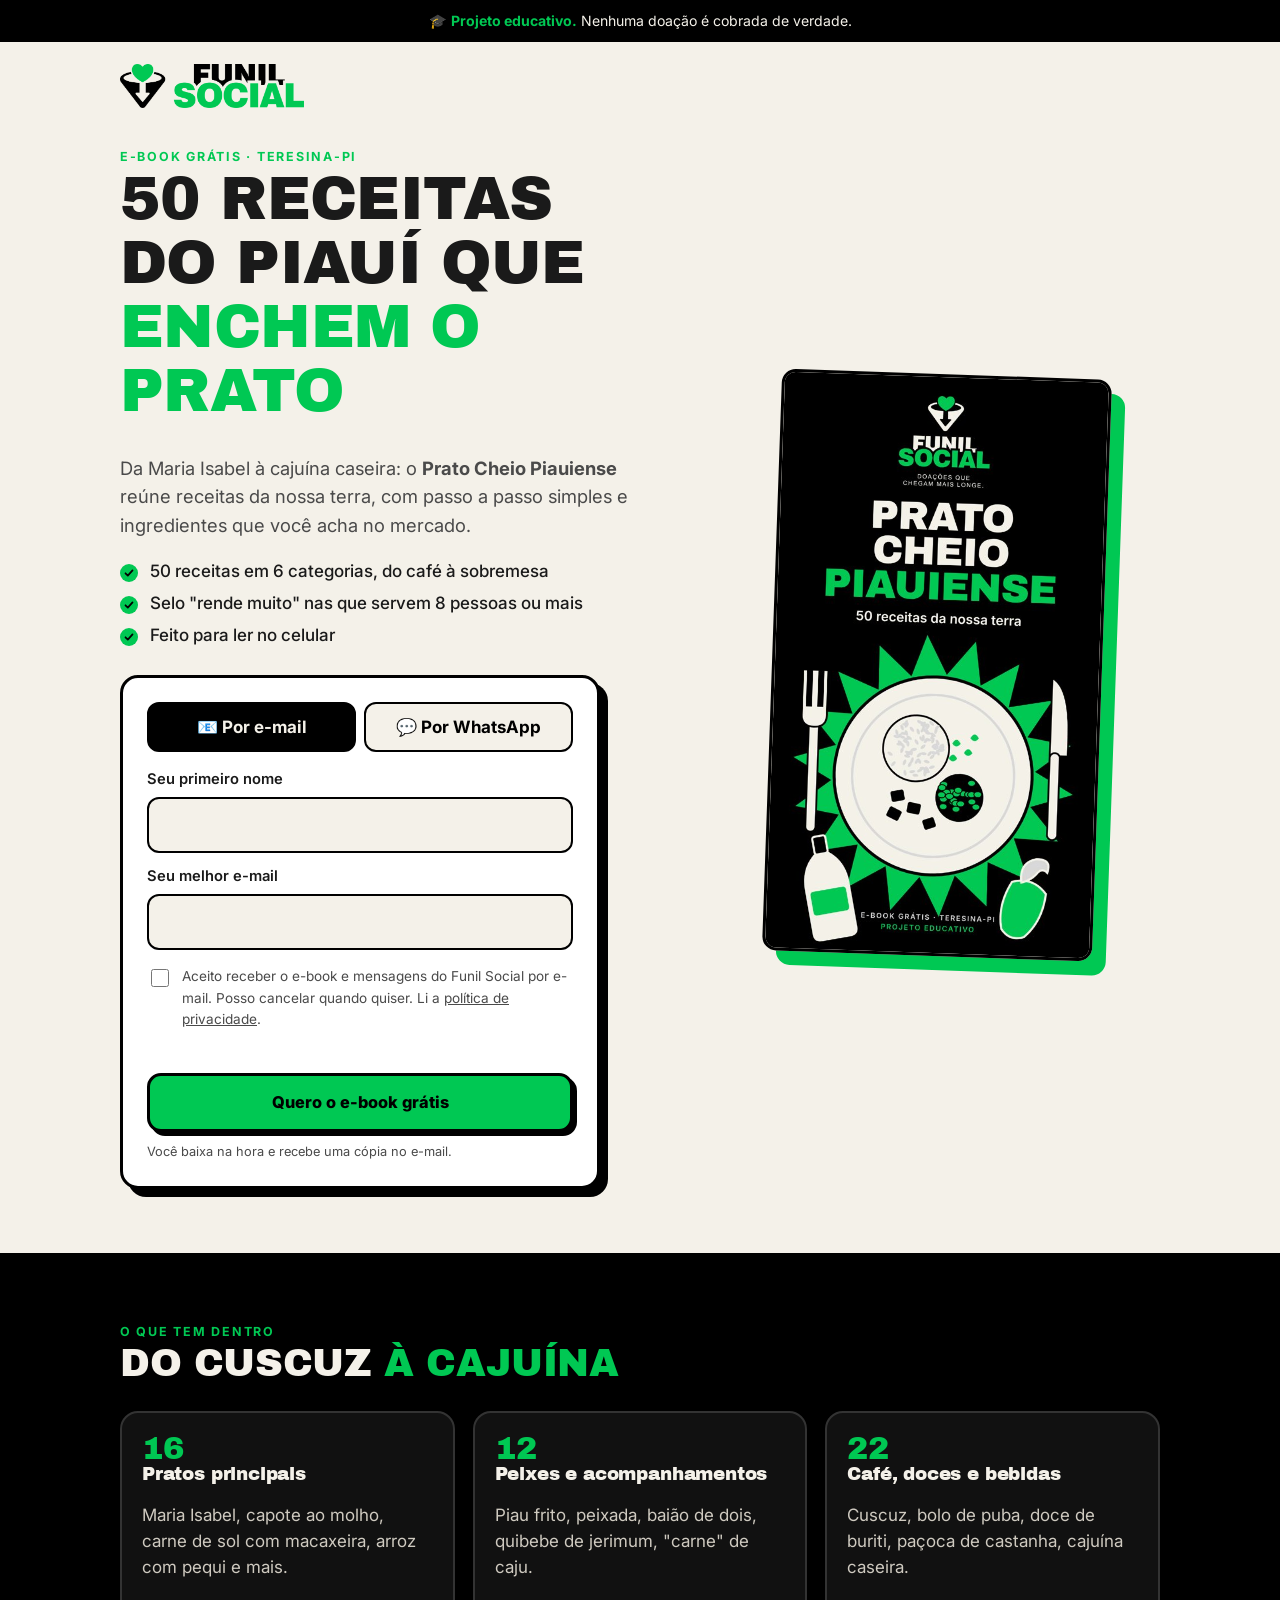
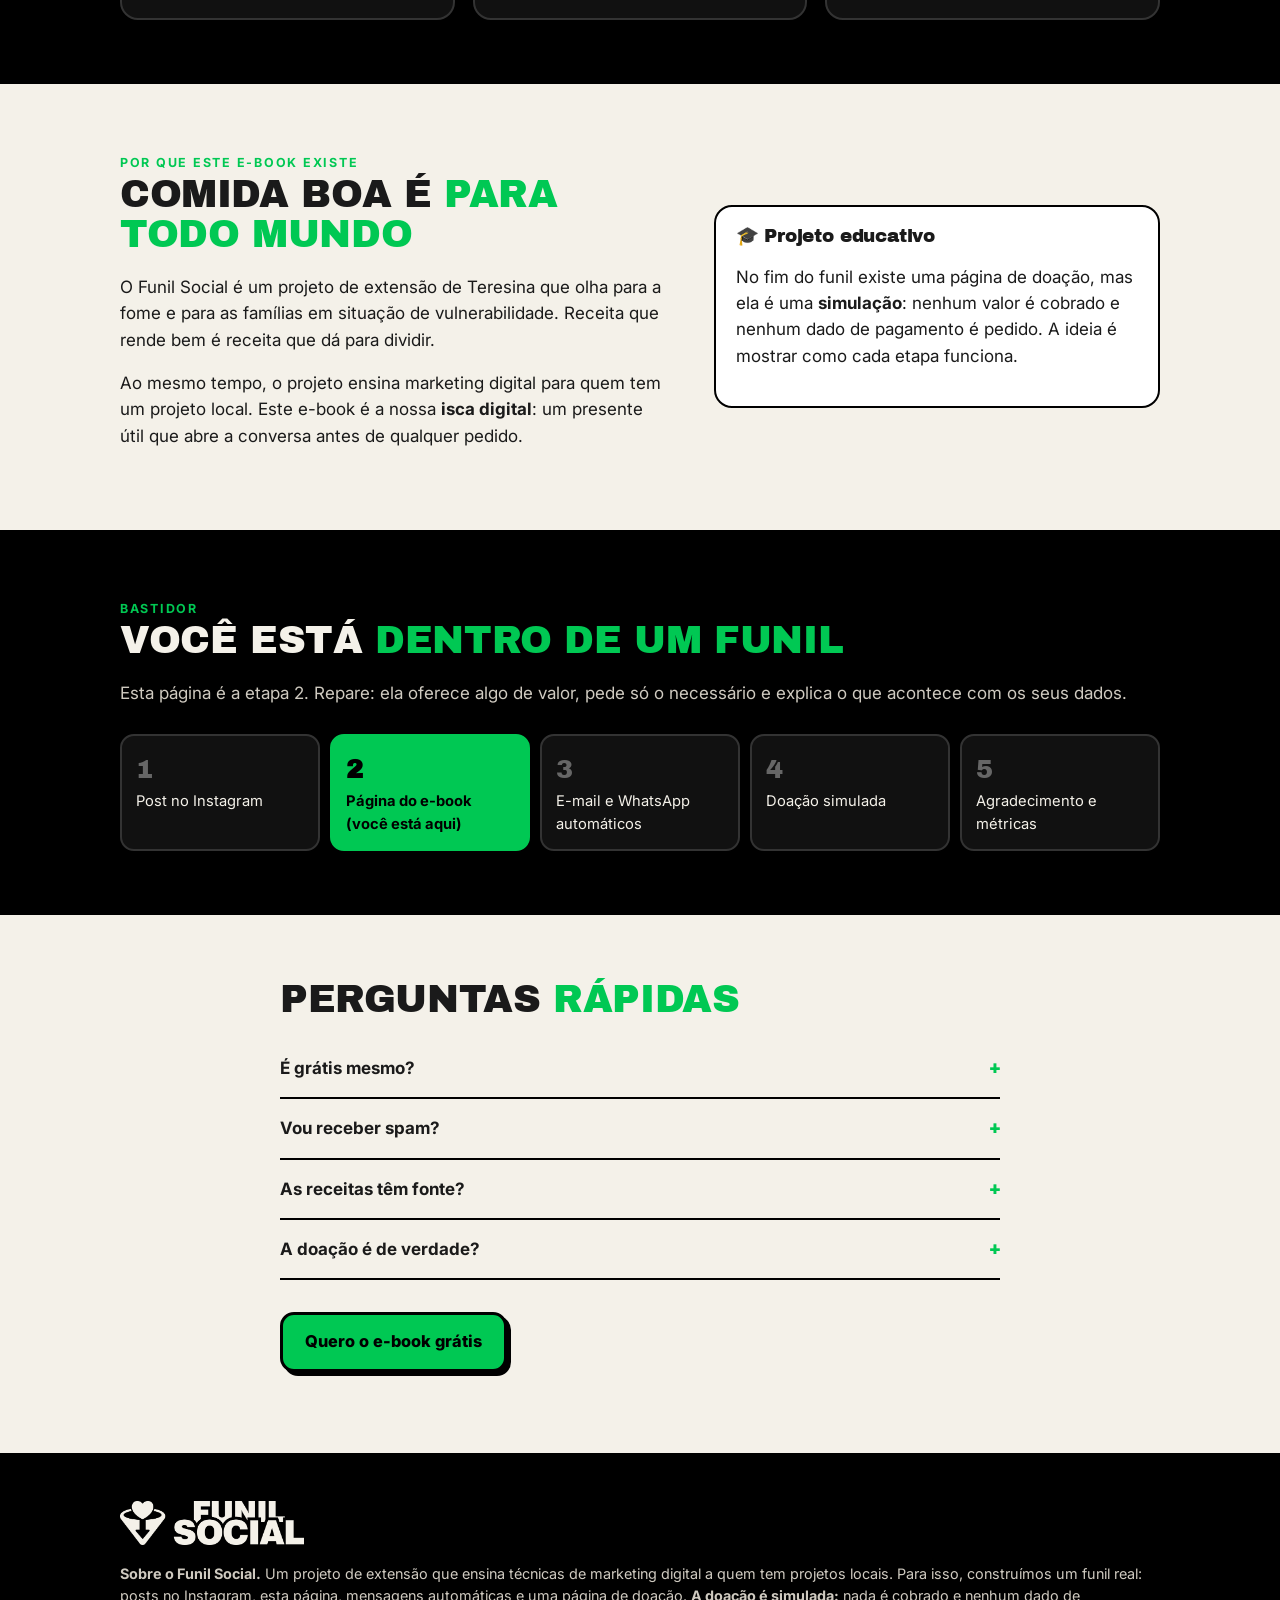
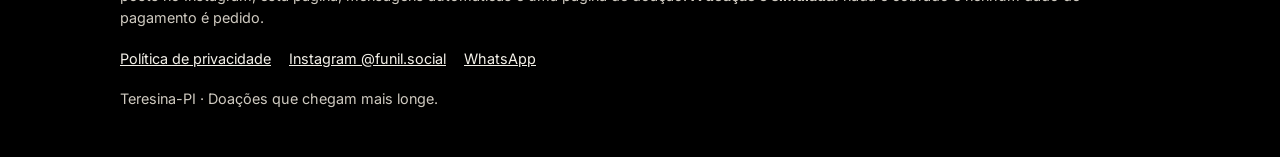
==== index.html @ 379a292f "projeto funil social" ====
<!doctype html>
<html lang="pt-BR">
<head>
  <meta charset="utf-8">
  <meta name="viewport" content="width=device-width, initial-scale=1">
  <title>E-book grátis: Prato Cheio Piauiense | Funil Social</title>
  <meta name="description" content="Baixe grátis o e-book Prato Cheio Piauiense: 50 receitas da nossa terra. Um projeto educativo de Teresina contra a fome que mostra, na prática, como funciona um funil de marketing.">
  <meta property="og:title" content="Prato Cheio Piauiense: 50 receitas da nossa terra (grátis)">
  <meta property="og:description" content="Receitas piauienses que enchem o prato. Baixe grátis e conheça o Funil Social.">
  <meta property="og:image" content="assets/og.jpg">
  <meta property="og:type" content="website">
  <meta name="theme-color" content="#000000">
  <link rel="icon" href="assets/icone.png">
  <link rel="preconnect" href="https://fonts.googleapis.com">
  <link rel="preconnect" href="https://fonts.gstatic.com" crossorigin>
  <link href="https://fonts.googleapis.com/css2?family=Archivo+Black&family=Inter:wght@400;500;600;700;800&display=swap" rel="stylesheet">
  <link rel="stylesheet" href="assets/style.css">
  <script src="assets/config.js"></script>
  <script src="assets/tracking.js"></script>
</head>
<body>

  <div class="aviso">🎓 <strong>Projeto educativo.</strong> Nenhuma doação é cobrada de verdade.</div>

  <header class="topo">
    <div class="wrap"><img src="assets/logo-h.png" alt="Funil Social" width="217" height="52"></div>
  </header>

  <main>
    <!-- HERO + CAPTURA -->
    <section class="hero">
      <div class="wrap hero-grid">
        <div>
          <span class="selo verde">E-book grátis · Teresina-PI</span>
          <h1>50 receitas do Piauí que <span class="verde">enchem o prato</span></h1>
          <p class="sub">Da Maria Isabel à cajuína caseira: o <strong>Prato Cheio Piauiense</strong> reúne receitas da nossa terra, com passo a passo simples e ingredientes que você acha no mercado.</p>
          <ul class="lista-rapida">
            <li>50 receitas em 6 categorias, do café à sobremesa</li>
            <li>Selo "rende muito" nas que servem 8 pessoas ou mais</li>
            <li>Feito para ler no celular</li>
          </ul>

          <div class="card" id="baixar">
            <div class="abas" role="tablist" aria-label="Como você quer receber">
              <button class="aba" role="tab" aria-selected="true" aria-controls="painel-email" id="aba-email" type="button">📧 Por e-mail</button>
              <button class="aba" role="tab" aria-selected="false" aria-controls="painel-wa" id="aba-wa" type="button">💬 Por WhatsApp</button>
            </div>

            <form id="painel-email" role="tabpanel" aria-labelledby="aba-email" novalidate>
              <label for="nome">Seu primeiro nome</label>
              <input id="nome" name="NOME" type="text" autocomplete="given-name" required>

              <label for="email">Seu melhor e-mail</label>
              <input id="email" name="EMAIL" type="email" autocomplete="email" inputmode="email" required>

              <!-- Campo armadilha contra robôs (o Brevo usa este nome) -->
              <input class="hp" type="text" name="email_address_check" tabindex="-1" autocomplete="off" aria-hidden="true">

              <label class="consent">
                <input type="checkbox" id="optin" name="OPT_IN" value="1" required>
                <span>Aceito receber o e-book e mensagens do Funil Social por e-mail. Posso cancelar quando quiser. Li a <a href="privacidade.html" target="_blank">política de privacidade</a>.</span>
              </label>

              <p class="erro" id="erro" role="alert"></p>
              <button class="btn btn-full" type="submit" id="enviar">Quero o e-book grátis</button>
              <p class="miudo">Você baixa na hora e recebe uma cópia no e-mail.</p>
            </form>

            <div id="painel-wa" role="tabpanel" aria-labelledby="aba-wa" hidden>
              <p>Mande um oi no nosso WhatsApp e a gente responde com o link do e-book.</p>
              <a class="btn btn-full" id="btn-wa" data-wa="Oi! Quero o e-book Prato Cheio Piauiense 🍲" target="_blank" rel="noopener">Receber pelo WhatsApp</a>
              <p class="miudo">Ao mandar a mensagem, você concorda em conversar com o Funil Social pelo WhatsApp. Veja a <a href="privacidade.html" target="_blank">política de privacidade</a>.</p>
            </div>
          </div>
        </div>

        <img class="capa" src="assets/capa-ebook.jpg" alt="Capa do e-book Prato Cheio Piauiense: 50 receitas da nossa terra" width="540" height="960">
      </div>
    </section>

    <!-- O QUE TEM DENTRO -->
    <section class="bloco escuro">
      <div class="wrap">
        <span class="selo verde">O que tem dentro</span>
        <h2>Do cuscuz <span class="verde">à cajuína</span></h2>
        <div class="grid-3">
          <div class="item"><div class="num">16</div><h3>Pratos principais</h3><p>Maria Isabel, capote ao molho, carne de sol com macaxeira, arroz com pequi e mais.</p></div>
          <div class="item"><div class="num">12</div><h3>Peixes e acompanhamentos</h3><p>Piau frito, peixada, baião de dois, quibebe de jerimum, "carne" de caju.</p></div>
          <div class="item"><div class="num">22</div><h3>Café, doces e bebidas</h3><p>Cuscuz, bolo de puba, doce de buriti, paçoca de castanha, cajuína caseira.</p></div>
        </div>
      </div>
    </section>

    <!-- POR QUE EXISTE -->
    <section class="bloco">
      <div class="wrap hero-grid">
        <div>
          <span class="selo verde">Por que este e-book existe</span>
          <h2>Comida boa é <span class="verde">para todo mundo</span></h2>
          <p>O Funil Social é um projeto de extensão de Teresina que olha para a fome e para as famílias em situação de vulnerabilidade. Receita que rende bem é receita que dá para dividir.</p>
          <p>Ao mesmo tempo, o projeto ensina marketing digital para quem tem um projeto local. Este e-book é a nossa <strong>isca digital</strong>: um presente útil que abre a conversa antes de qualquer pedido.</p>
        </div>
        <div class="item">
          <h3>🎓 Projeto educativo</h3>
          <p>No fim do funil existe uma página de doação, mas ela é uma <strong>simulação</strong>: nenhum valor é cobrado e nenhum dado de pagamento é pedido. A ideia é mostrar como cada etapa funciona.</p>
        </div>
      </div>
    </section>

    <!-- BASTIDOR -->
    <section class="bloco escuro">
      <div class="wrap">
        <span class="selo verde">Bastidor</span>
        <h2>Você está <span class="verde">dentro de um funil</span></h2>
        <p>Esta página é a etapa 2. Repare: ela oferece algo de valor, pede só o necessário e explica o que acontece com os seus dados.</p>
        <ol class="passos">
          <li>Post no Instagram</li>
          <li class="aqui">Página do e-book (você está aqui)</li>
          <li>E-mail e WhatsApp automáticos</li>
          <li>Doação simulada</li>
          <li>Agradecimento e métricas</li>
        </ol>
      </div>
    </section>

    <!-- FAQ -->
    <section class="bloco">
      <div class="wrap" style="max-width:760px">
        <h2>Perguntas <span class="verde">rápidas</span></h2>
        <details><summary>É grátis mesmo?</summary><p>Sim. Você só informa o nome e o e-mail, ou chama a gente no WhatsApp.</p></details>
        <details><summary>Vou receber spam?</summary><p>Não. Enviamos o e-book e poucas mensagens do projeto. Todo e-mail tem um link para cancelar.</p></details>
        <details><summary>As receitas têm fonte?</summary><p>Sim. Cada receita traz no rodapé o site ou a instituição de onde veio.</p></details>
        <details><summary>A doação é de verdade?</summary><p>Não. É um projeto educativo e a página de doação é uma simulação. Nada é cobrado.</p></details>
        <p style="margin-top:32px"><a class="btn" href="#baixar">Quero o e-book grátis</a></p>
      </div>
    </section>
  </main>

  <footer>
    <div class="wrap">
      <img src="assets/logo-h-claro.png" alt="Funil Social" width="184" height="44">
      <p><strong>Sobre o Funil Social.</strong> Um projeto de extensão que ensina técnicas de marketing digital a quem tem projetos locais. Para isso, construímos um funil real: posts no Instagram, esta página, mensagens automáticas e uma página de doação. <strong>A doação é simulada:</strong> nada é cobrado e nenhum dado de pagamento é pedido.</p>
      <div class="links">
        <a href="privacidade.html">Política de privacidade</a>
        <a data-track="click_instagram" href="https://instagram.com/funil.social" target="_blank" rel="noopener">Instagram @funil.social</a>
        <a data-track="click_whatsapp" data-fb="Contact" data-wa="Oi! Vim pelo site do Funil Social." target="_blank" rel="noopener">WhatsApp</a>
      </div>
      <p>Teresina-PI · Doações que chegam mais longe.</p>
    </div>
  </footer>

  <script>
  (function () {
    var C = window.FS_CONFIG;

    // Abas e-mail / WhatsApp
    var abas = { email: document.getElementById("aba-email"), wa: document.getElementById("aba-wa") };
    var paineis = { email: document.getElementById("painel-email"), wa: document.getElementById("painel-wa") };
    function abrir(qual) {
      Object.keys(abas).forEach(function (k) {
        abas[k].setAttribute("aria-selected", k === qual);
        paineis[k].hidden = k !== qual;
      });
    }
    abas.email.onclick = function () { abrir("email"); };
    abas.wa.onclick = function () { abrir("wa"); };

    // Lead pelo WhatsApp
    document.getElementById("btn-wa").addEventListener("click", function () {
      fsTrack("generate_lead", { method: "whatsapp" }, "Lead");
    });

    // Lead por e-mail
    var form = paineis.email, erro = document.getElementById("erro"), botao = document.getElementById("enviar");
    form.addEventListener("submit", function (e) {
      e.preventDefault();
      erro.textContent = "";
      var nome = form.NOME.value.trim(), email = form.EMAIL.value.trim();
      if (!nome) { erro.textContent = "Coloque o seu nome."; form.NOME.focus(); return; }
      if (!/^[^\s@]+@[^\s@]+\.[^\s@]+$/.test(email)) { erro.textContent = "Confira o seu e-mail."; form.EMAIL.focus(); return; }
      if (!form.OPT_IN.checked) { erro.textContent = "Marque a caixa de consentimento para receber o e-book."; return; }
      if (form.email_address_check.value) return; // robô

      botao.disabled = true;
      botao.textContent = "Enviando...";

      var ir = function () {
        fsTrack("generate_lead", { method: "email" }, "Lead");
        setTimeout(function () { location.href = "obrigado.html?nome=" + encodeURIComponent(nome); }, 300);
      };

      if (!C.BREVO_FORM_ACTION) { console.info("[demo] Brevo não configurado: lead não foi salvo."); ir(); return; }

      var dados = new FormData(form);
      dados.set("locale", "pt");
      dados.set("html_type", "simple");
      // O Brevo não devolve CORS; "no-cors" envia e segue em frente.
      fetch(C.BREVO_FORM_ACTION, { method: "POST", body: dados, mode: "no-cors" })
        .then(ir)
        .catch(function () {
          botao.disabled = false;
          botao.textContent = "Quero o e-book grátis";
          erro.textContent = "Não conseguimos enviar agora. Tente de novo ou peça pelo WhatsApp.";
        });
    });
  })();
  </script>
</body>
</html>
---- assets/style.css ----
:root {
  --off: #F4F1E9;
  --verde: #00C853;
  --preto: #000000;
  --cinza: #D8D8D8;
  --texto: #1a1a1a;
  --suave: #4a4a4a;
  --raio: 18px;
  --max: 1080px;
}

* { box-sizing: border-box; }
html { scroll-behavior: smooth; }
body {
  margin: 0;
  background: var(--off);
  color: var(--texto);
  font: 17px/1.55 "Inter", system-ui, -apple-system, "Segoe UI", sans-serif;
  -webkit-font-smoothing: antialiased;
}
img { max-width: 100%; height: auto; display: block; }
a { color: inherit; }
h1, h2, h3 {
  font-family: "Archivo Black", "Inter", sans-serif;
  font-weight: 400;
  line-height: 1.05;
  letter-spacing: -0.01em;
  margin: 0 0 .5em;
}
h1 { font-size: clamp(2.3rem, 6vw, 3.8rem); text-transform: uppercase; }
h2 { font-size: clamp(1.7rem, 4vw, 2.4rem); text-transform: uppercase; }
h3 { font-size: 1.15rem; }
.verde { color: var(--verde); }
.nw { white-space: nowrap; }
.wrap { max-width: var(--max); margin: 0 auto; padding: 0 20px; }
.selo {
  display: inline-block;
  font-size: .78rem;
  font-weight: 700;
  letter-spacing: .14em;
  text-transform: uppercase;
}

/* Faixa do aviso educativo */
.aviso {
  background: var(--preto);
  color: var(--off);
  text-align: center;
  font-size: .88rem;
  padding: 10px 16px;
}
.aviso strong { color: var(--verde); }

/* Topo */
.topo { padding: 22px 0 6px; }
.topo img { height: 52px; width: auto; }
footer img, .topo img { height: 44px; }

/* Hero */
.hero { padding: 28px 0 64px; }
.hero-grid {
  display: grid;
  grid-template-columns: 1.1fr .9fr;
  gap: 48px;
  align-items: center;
}
.hero p.sub { font-size: 1.15rem; color: var(--suave); max-width: 34em; }
.capa {
  justify-self: center;
  width: min(330px, 80vw);
  border-radius: 14px;
  box-shadow: 14px 14px 0 var(--verde);
  border: 3px solid var(--preto);
  transform: rotate(2deg);
}
.lista-rapida { list-style: none; padding: 0; margin: 18px 0 26px; }
.lista-rapida li { padding-left: 30px; position: relative; margin: 6px 0; font-weight: 500; }
.lista-rapida li::before {
  content: ""; position: absolute; left: 0; top: .35em;
  width: 18px; height: 18px; border-radius: 50%;
  background: var(--verde) url("data:image/svg+xml,%3Csvg xmlns='http://www.w3.org/2000/svg' viewBox='0 0 24 24'%3E%3Cpath d='M6 12.5l4 4 8-9' fill='none' stroke='%23000' stroke-width='3' stroke-linecap='round' stroke-linejoin='round'/%3E%3C/svg%3E") center/14px no-repeat;
}

/* Formulário */
.card {
  background: #fff;
  border: 3px solid var(--preto);
  border-radius: var(--raio);
  padding: 24px;
  box-shadow: 8px 8px 0 var(--preto);
  max-width: 480px;
}
.abas { display: flex; gap: 8px; margin-bottom: 16px; }
.aba {
  flex: 1;
  font: inherit; font-weight: 700;
  padding: 10px; border-radius: 12px;
  border: 2px solid var(--preto);
  background: var(--off); cursor: pointer;
}
.aba[aria-selected="true"] { background: var(--preto); color: var(--off); }
label { display: block; font-weight: 600; font-size: .92rem; margin: 12px 0 6px; }
input[type=text], input[type=email], input[type=tel] {
  width: 100%;
  font: inherit;
  padding: 13px 14px;
  border: 2px solid var(--preto);
  border-radius: 12px;
  background: var(--off);
}
input:focus-visible, .btn:focus-visible, .aba:focus-visible { outline: 3px solid var(--verde); outline-offset: 2px; }
.consent { display: flex; gap: 10px; align-items: flex-start; font-weight: 400; font-size: .85rem; color: var(--suave); margin-top: 16px; }
.consent input { margin-top: 3px; width: 18px; height: 18px; accent-color: var(--verde); flex: none; }
.hp { position: absolute; left: -9999px; }
.erro { color: #b00020; font-size: .88rem; min-height: 1.2em; margin: 8px 0 0; }
.miudo { font-size: .8rem; color: var(--suave); margin: 10px 0 0; }

.btn {
  display: inline-flex; align-items: center; justify-content: center; gap: 8px;
  font: inherit; font-weight: 800; font-size: 1.02rem;
  text-decoration: none; text-align: center;
  background: var(--verde); color: var(--preto);
  border: 3px solid var(--preto);
  border-radius: 14px;
  padding: 14px 22px;
  cursor: pointer;
  box-shadow: 4px 4px 0 var(--preto);
  transition: transform .08s, box-shadow .08s;
}
.btn:hover { transform: translate(-1px, -1px); box-shadow: 5px 5px 0 var(--preto); }
.btn:active { transform: translate(3px, 3px); box-shadow: 1px 1px 0 var(--preto); }
.btn[disabled] { opacity: .6; cursor: wait; }
.btn-full { width: 100%; margin-top: 18px; }
.btn-ghost { background: transparent; color: inherit; box-shadow: none; border-width: 2px; }
.btn-escuro { background: var(--preto); color: var(--off); border-color: var(--preto); box-shadow: 4px 4px 0 var(--verde); }

/* Seções */
section.bloco { padding: 64px 0; }
.escuro { background: var(--preto); color: var(--off); }
.escuro .suave, .escuro p { color: #cfcac0; }
.grid-3 { display: grid; grid-template-columns: repeat(3, 1fr); gap: 18px; margin-top: 28px; }
.item {
  border: 2px solid var(--preto);
  border-radius: var(--raio);
  padding: 20px;
  background: #fff;
}
.item .num { font-family: "Archivo Black", sans-serif; font-size: 2rem; color: var(--verde); line-height: 1; }
.escuro .item { background: #111; border-color: #333; }

/* Bastidor do funil */
.passos { list-style: none; padding: 0; margin: 28px 0 0; display: grid; grid-template-columns: repeat(5, 1fr); gap: 10px; counter-reset: p; }
.passos li {
  counter-increment: p;
  border: 2px solid #333; border-radius: 14px; padding: 14px; font-size: .92rem; background: #111;
}
.passos li::before { content: counter(p); display: block; font-family: "Archivo Black"; font-size: 1.6rem; color: #666; }
.passos li.aqui { border-color: var(--verde); background: var(--verde); color: var(--preto); font-weight: 700; }
.passos li.aqui::before { color: var(--preto); }

/* FAQ */
details { border-bottom: 2px solid var(--preto); padding: 16px 0; }
details summary { font-weight: 700; cursor: pointer; list-style: none; display: flex; justify-content: space-between; gap: 12px; }
details summary::after { content: "+"; font-family: "Archivo Black"; color: var(--verde); }
details[open] summary::after { content: "–"; }
details p { margin: 10px 0 0; color: var(--suave); }

/* Rodapé */
footer { background: var(--preto); color: #cfcac0; padding: 48px 0 32px; font-size: .9rem; }
footer img { height: 44px; width: auto; margin-bottom: 18px; }
footer a { color: var(--off); }
footer .links { display: flex; flex-wrap: wrap; gap: 18px; margin: 18px 0; }

/* Banner de cookies */
.cookie {
  position: fixed; left: 16px; right: 16px; bottom: 16px; z-index: 50;
  max-width: 560px; margin: 0 auto;
  background: var(--preto); color: var(--off);
  border: 2px solid var(--verde); border-radius: var(--raio);
  padding: 16px 18px; font-size: .88rem;
  display: flex; gap: 14px; align-items: center; flex-wrap: wrap;
}
.cookie p { margin: 0; flex: 1 1 260px; }
.cookie a { color: var(--verde); }
.cookie-btns { display: flex; gap: 8px; }
.cookie .btn { padding: 8px 14px; font-size: .9rem; box-shadow: none; }

/* Páginas de texto (privacidade) */
.texto { max-width: 760px; padding: 32px 20px 72px; margin: 0 auto; }
.texto h2 { font-size: 1.35rem; margin-top: 2em; text-transform: none; }

/* Obrigado */
.obrigado { text-align: center; padding-top: 24px; padding-bottom: 72px; }
.obrigado .acoes { display: flex; flex-direction: column; gap: 14px; align-items: center; margin: 28px auto; max-width: 420px; }
.obrigado .acoes .btn { width: 100%; }
.obrigado .capa { margin: 0 auto 28px; width: 160px; transform: rotate(-2deg); box-shadow: 8px 8px 0 var(--verde); }

@media (max-width: 860px) {
  .hero-grid { grid-template-columns: 1fr; gap: 32px; }
  .hero-grid .capa { order: -1; width: 150px; box-shadow: 8px 8px 0 var(--verde); }
  .hero { padding-top: 12px; }
  .grid-3 { grid-template-columns: 1fr; }
  .passos { grid-template-columns: 1fr; }
  .card { max-width: none; }
}
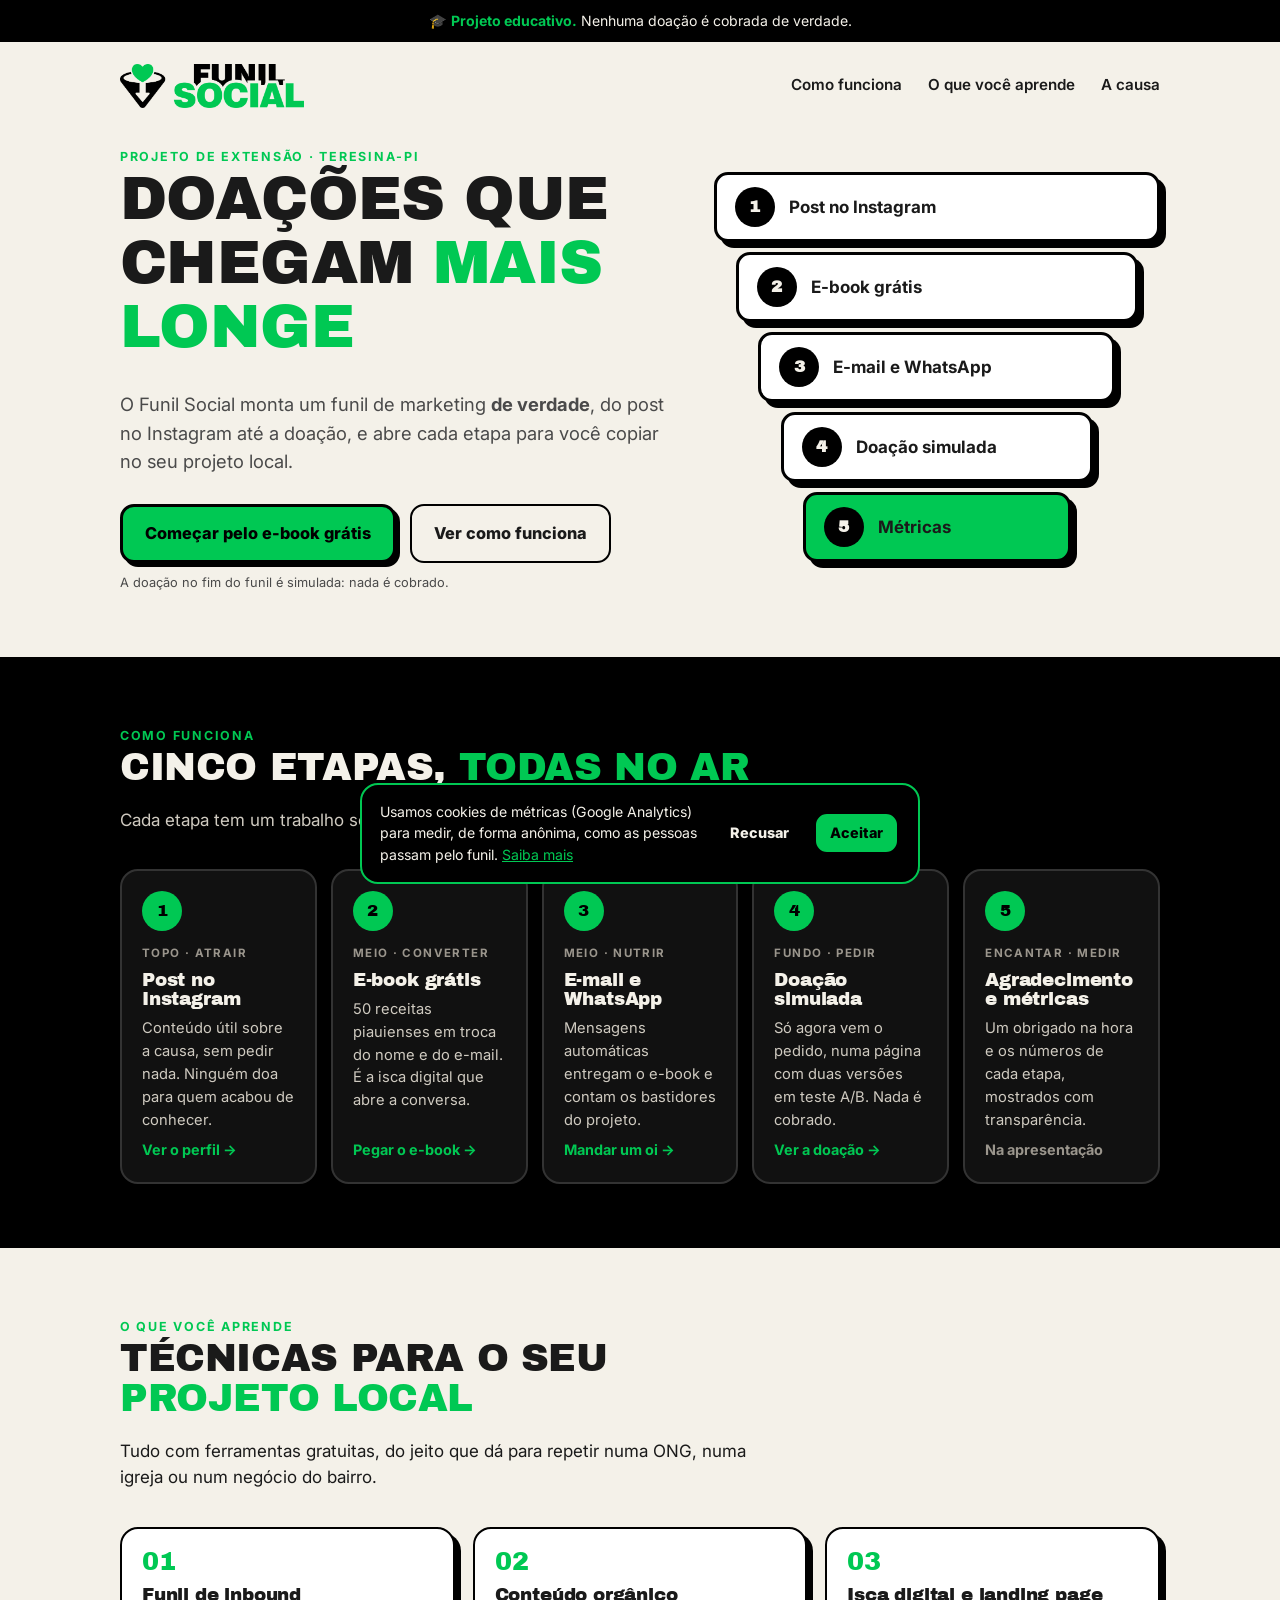
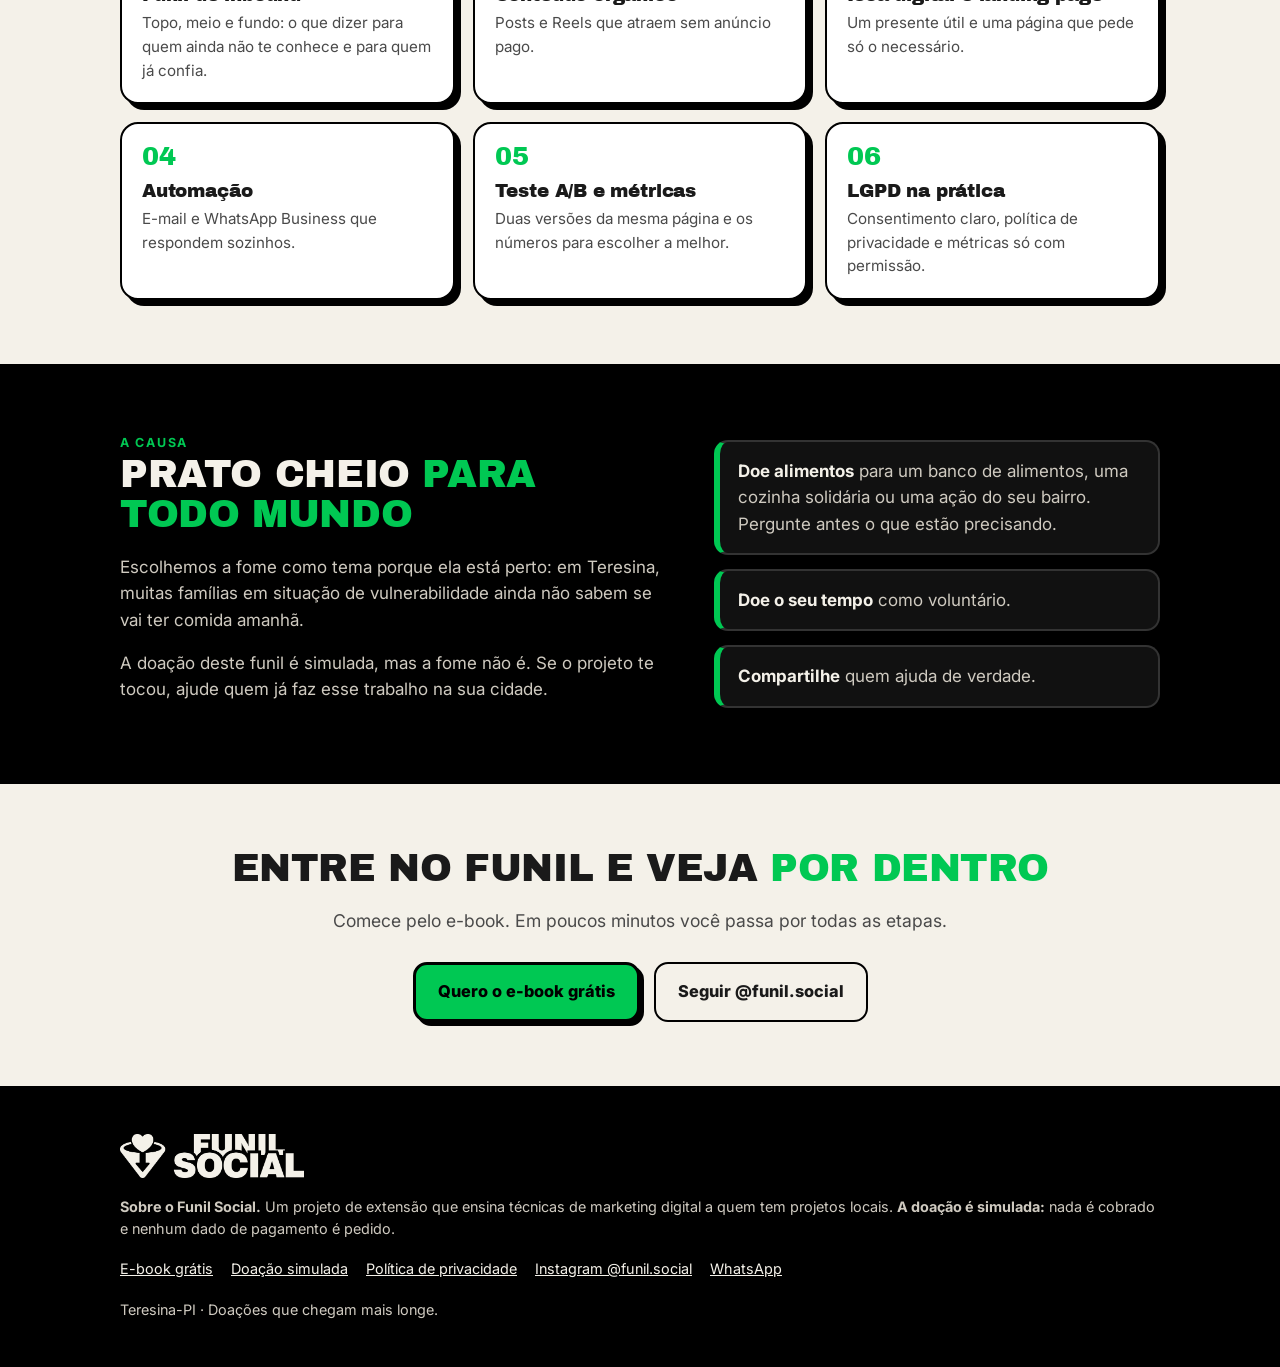
==== commit 14825111: "Página inicial sobre o projeto e layout da doação mais equilibrado A raiz do domínio passa a apresen" ====
--- a/index.html
+++ b/index.html
@@ -3,10 +3,10 @@
 <head>
   <meta charset="utf-8">
   <meta name="viewport" content="width=device-width, initial-scale=1">
-  <title>E-book grátis: Prato Cheio Piauiense | Funil Social</title>
-  <meta name="description" content="Baixe grátis o e-book Prato Cheio Piauiense: 50 receitas da nossa terra. Um projeto educativo de Teresina contra a fome que mostra, na prática, como funciona um funil de marketing.">
-  <meta property="og:title" content="Prato Cheio Piauiense: 50 receitas da nossa terra (grátis)">
-  <meta property="og:description" content="Receitas piauienses que enchem o prato. Baixe grátis e conheça o Funil Social.">
+  <title>Funil Social | Doações que chegam mais longe</title>
+  <meta name="description" content="Projeto de extensão de Teresina-PI que monta um funil de marketing de verdade, do post no Instagram à doação, e mostra cada passo para você aplicar no seu projeto local.">
+  <meta property="og:title" content="Funil Social: doações que chegam mais longe">
+  <meta property="og:description" content="Um funil de marketing de verdade, do post à doação, aberto para você copiar no seu projeto local.">
   <meta property="og:image" content="assets/og.jpg">
   <meta property="og:type" content="website">
   <meta name="theme-color" content="#000000">
@@ -23,115 +23,129 @@
   <div class="aviso">🎓 <strong>Projeto educativo.</strong> Nenhuma doação é cobrada de verdade.</div>
 
   <header class="topo">
-    <div class="wrap"><img src="assets/logo-h.png" alt="Funil Social" width="217" height="52"></div>
+    <div class="wrap topo-flex">
+      <a href="index.html"><img src="assets/logo-h.png" alt="Funil Social" width="217" height="52"></a>
+      <nav class="menu" aria-label="Seções">
+        <a href="#como-funciona">Como funciona</a>
+        <a href="#aprenda">O que você aprende</a>
+        <a href="#causa">A causa</a>
+      </nav>
+    </div>
   </header>
 
   <main>
-    <!-- HERO + CAPTURA -->
+    <!-- HERO -->
     <section class="hero">
       <div class="wrap hero-grid">
         <div>
-          <span class="selo verde">E-book grátis · Teresina-PI</span>
-          <h1>50 receitas do Piauí que <span class="verde">enchem o prato</span></h1>
-          <p class="sub">Da Maria Isabel à cajuína caseira: o <strong>Prato Cheio Piauiense</strong> reúne receitas da nossa terra, com passo a passo simples e ingredientes que você acha no mercado.</p>
-          <ul class="lista-rapida">
-            <li>50 receitas em 6 categorias, do café à sobremesa</li>
-            <li>Selo "rende muito" nas que servem 8 pessoas ou mais</li>
-            <li>Feito para ler no celular</li>
-          </ul>
-
-          <div class="card" id="baixar">
-            <div class="abas" role="tablist" aria-label="Como você quer receber">
-              <button class="aba" role="tab" aria-selected="true" aria-controls="painel-email" id="aba-email" type="button">📧 Por e-mail</button>
-              <button class="aba" role="tab" aria-selected="false" aria-controls="painel-wa" id="aba-wa" type="button">💬 Por WhatsApp</button>
-            </div>
-
-            <form id="painel-email" role="tabpanel" aria-labelledby="aba-email" novalidate>
-              <label for="nome">Seu primeiro nome</label>
-              <input id="nome" name="NOME" type="text" autocomplete="given-name" required>
-
-              <label for="email">Seu melhor e-mail</label>
-              <input id="email" name="EMAIL" type="email" autocomplete="email" inputmode="email" required>
-
-              <!-- Campo armadilha contra robôs (o Brevo usa este nome) -->
-              <input class="hp" type="text" name="email_address_check" tabindex="-1" autocomplete="off" aria-hidden="true">
-
-              <label class="consent">
-                <input type="checkbox" id="optin" name="OPT_IN" value="1" required>
-                <span>Aceito receber o e-book e mensagens do Funil Social por e-mail. Posso cancelar quando quiser. Li a <a href="privacidade.html" target="_blank">política de privacidade</a>.</span>
-              </label>
-
-              <p class="erro" id="erro" role="alert"></p>
-              <button class="btn btn-full" type="submit" id="enviar">Quero o e-book grátis</button>
-              <p class="miudo">Você baixa na hora e recebe uma cópia no e-mail.</p>
-            </form>
-
-            <div id="painel-wa" role="tabpanel" aria-labelledby="aba-wa" hidden>
-              <p>Mande um oi no nosso WhatsApp e a gente responde com o link do e-book.</p>
-              <a class="btn btn-full" id="btn-wa" data-wa="Oi! Quero o e-book Prato Cheio Piauiense 🍲" target="_blank" rel="noopener">Receber pelo WhatsApp</a>
-              <p class="miudo">Ao mandar a mensagem, você concorda em conversar com o Funil Social pelo WhatsApp. Veja a <a href="privacidade.html" target="_blank">política de privacidade</a>.</p>
-            </div>
+          <span class="selo verde">Projeto de extensão · Teresina-PI</span>
+          <h1>Doações que chegam <span class="verde">mais longe</span></h1>
+          <p class="sub">O Funil Social monta um funil de marketing <strong>de verdade</strong>, do post no Instagram até a doação, e abre cada etapa para você copiar no seu projeto local.</p>
+          <div class="hero-acoes">
+            <a class="btn" href="e-book.html" data-track="click_ebook_home">Começar pelo e-book grátis</a>
+            <a class="btn btn-ghost" href="#como-funciona">Ver como funciona</a>
           </div>
+          <p class="miudo">A doação no fim do funil é simulada: nada é cobrado.</p>
         </div>
 
-        <img class="capa" src="assets/capa-ebook.jpg" alt="Capa do e-book Prato Cheio Piauiense: 50 receitas da nossa terra" width="540" height="960">
+        <ol class="funil" aria-label="As 5 etapas do funil">
+          <li><span class="n">1</span>Post no Instagram</li>
+          <li><span class="n">2</span>E-book grátis</li>
+          <li><span class="n">3</span>E-mail e WhatsApp</li>
+          <li><span class="n">4</span>Doação simulada</li>
+          <li class="fim"><span class="n">5</span>Métricas</li>
+        </ol>
       </div>
     </section>
 
-    <!-- O QUE TEM DENTRO -->
-    <section class="bloco escuro">
+    <!-- COMO FUNCIONA -->
+    <section class="bloco escuro" id="como-funciona">
       <div class="wrap">
-        <span class="selo verde">O que tem dentro</span>
-        <h2>Do cuscuz <span class="verde">à cajuína</span></h2>
-        <div class="grid-3">
-          <div class="item"><div class="num">16</div><h3>Pratos principais</h3><p>Maria Isabel, capote ao molho, carne de sol com macaxeira, arroz com pequi e mais.</p></div>
-          <div class="item"><div class="num">12</div><h3>Peixes e acompanhamentos</h3><p>Piau frito, peixada, baião de dois, quibebe de jerimum, "carne" de caju.</p></div>
-          <div class="item"><div class="num">22</div><h3>Café, doces e bebidas</h3><p>Cuscuz, bolo de puba, doce de buriti, paçoca de castanha, cajuína caseira.</p></div>
+        <div class="cabeca">
+          <span class="selo verde">Como funciona</span>
+          <h2>Cinco etapas, <span class="verde">todas no ar</span></h2>
+          <p>Cada etapa tem um trabalho só. Clique e veja funcionando.</p>
+        </div>
+        <div class="etapas">
+          <a class="etapa" href="https://instagram.com/funil.social" target="_blank" rel="noopener" data-track="click_instagram">
+            <span class="n">1</span><span class="fase">Topo · atrair</span>
+            <h3>Post no Instagram</h3>
+            <p>Conteúdo útil sobre a causa, sem pedir nada. Ninguém doa para quem acabou de conhecer.</p>
+            <span class="ver">Ver o perfil →</span>
+          </a>
+          <a class="etapa" href="e-book.html">
+            <span class="n">2</span><span class="fase">Meio · converter</span>
+            <h3>E-book grátis</h3>
+            <p>50 receitas piauienses em troca do nome e do e-mail. É a isca digital que abre a conversa.</p>
+            <span class="ver">Pegar o e-book →</span>
+          </a>
+          <a class="etapa" data-wa="Oi! Vim pelo site do Funil Social." target="_blank" rel="noopener" data-track="click_whatsapp" data-fb="Contact">
+            <span class="n">3</span><span class="fase">Meio · nutrir</span>
+            <h3>E-mail e WhatsApp</h3>
+            <p>Mensagens automáticas entregam o e-book e contam os bastidores do projeto.</p>
+            <span class="ver">Mandar um oi →</span>
+          </a>
+          <a class="etapa" href="doar.html">
+            <span class="n">4</span><span class="fase">Fundo · pedir</span>
+            <h3>Doação simulada</h3>
+            <p>Só agora vem o pedido, numa página com duas versões em teste A/B. Nada é cobrado.</p>
+            <span class="ver">Ver a doação →</span>
+          </a>
+          <div class="etapa">
+            <span class="n">5</span><span class="fase">Encantar · medir</span>
+            <h3>Agradecimento e métricas</h3>
+            <p>Um obrigado na hora e os números de cada etapa, mostrados com transparência.</p>
+            <span class="ver mudo">Na apresentação</span>
+          </div>
         </div>
       </div>
     </section>
 
-    <!-- POR QUE EXISTE -->
-    <section class="bloco">
-      <div class="wrap hero-grid">
-        <div>
-          <span class="selo verde">Por que este e-book existe</span>
-          <h2>Comida boa é <span class="verde">para todo mundo</span></h2>
-          <p>O Funil Social é um projeto de extensão de Teresina que olha para a fome e para as famílias em situação de vulnerabilidade. Receita que rende bem é receita que dá para dividir.</p>
-          <p>Ao mesmo tempo, o projeto ensina marketing digital para quem tem um projeto local. Este e-book é a nossa <strong>isca digital</strong>: um presente útil que abre a conversa antes de qualquer pedido.</p>
+    <!-- O QUE VOCÊ APRENDE -->
+    <section class="bloco" id="aprenda">
+      <div class="wrap">
+        <div class="cabeca">
+          <span class="selo verde">O que você aprende</span>
+          <h2>Técnicas para o seu <span class="verde">projeto local</span></h2>
+          <p>Tudo com ferramentas gratuitas, do jeito que dá para repetir numa ONG, numa igreja ou num negócio do bairro.</p>
         </div>
-        <div class="item">
-          <h3>🎓 Projeto educativo</h3>
-          <p>No fim do funil existe uma página de doação, mas ela é uma <strong>simulação</strong>: nenhum valor é cobrado e nenhum dado de pagamento é pedido. A ideia é mostrar como cada etapa funciona.</p>
+        <div class="grid-3 tecnicas">
+          <div class="item"><span class="ico">01</span><h3>Funil de inbound</h3><p>Topo, meio e fundo: o que dizer para quem ainda não te conhece e para quem já confia.</p></div>
+          <div class="item"><span class="ico">02</span><h3>Conteúdo orgânico</h3><p>Posts e Reels que atraem sem anúncio pago.</p></div>
+          <div class="item"><span class="ico">03</span><h3>Isca digital e landing page</h3><p>Um presente útil e uma página que pede só o necessário.</p></div>
+          <div class="item"><span class="ico">04</span><h3>Automação</h3><p>E-mail e WhatsApp Business que respondem sozinhos.</p></div>
+          <div class="item"><span class="ico">05</span><h3>Teste A/B e métricas</h3><p>Duas versões da mesma página e os números para escolher a melhor.</p></div>
+          <div class="item"><span class="ico">06</span><h3>LGPD na prática</h3><p>Consentimento claro, política de privacidade e métricas só com permissão.</p></div>
         </div>
       </div>
     </section>
 
-    <!-- BASTIDOR -->
-    <section class="bloco escuro">
-      <div class="wrap">
-        <span class="selo verde">Bastidor</span>
-        <h2>Você está <span class="verde">dentro de um funil</span></h2>
-        <p>Esta página é a etapa 2. Repare: ela oferece algo de valor, pede só o necessário e explica o que acontece com os seus dados.</p>
-        <ol class="passos">
-          <li>Post no Instagram</li>
-          <li class="aqui">Página do e-book (você está aqui)</li>
-          <li>E-mail e WhatsApp automáticos</li>
-          <li>Doação simulada</li>
-          <li>Agradecimento e métricas</li>
-        </ol>
+    <!-- A CAUSA -->
+    <section class="bloco escuro" id="causa">
+      <div class="wrap hero-grid">
+        <div>
+          <span class="selo verde">A causa</span>
+          <h2>Prato cheio <span class="verde">para todo mundo</span></h2>
+          <p>Escolhemos a fome como tema porque ela está perto: em Teresina, muitas famílias em situação de vulnerabilidade ainda não sabem se vai ter comida amanhã.</p>
+          <p>A doação deste funil é simulada, mas a fome não é. Se o projeto te tocou, ajude quem já faz esse trabalho na sua cidade.</p>
+        </div>
+        <ul class="ajuda-lista">
+          <li><strong>Doe alimentos</strong> para um banco de alimentos, uma cozinha solidária ou uma ação do seu bairro. Pergunte antes o que estão precisando.</li>
+          <li><strong>Doe o seu tempo</strong> como voluntário.</li>
+          <li><strong>Compartilhe</strong> quem ajuda de verdade.</li>
+        </ul>
       </div>
     </section>
 
-    <!-- FAQ -->
-    <section class="bloco">
-      <div class="wrap" style="max-width:760px">
-        <h2>Perguntas <span class="verde">rápidas</span></h2>
-        <details><summary>É grátis mesmo?</summary><p>Sim. Você só informa o nome e o e-mail, ou chama a gente no WhatsApp.</p></details>
-        <details><summary>Vou receber spam?</summary><p>Não. Enviamos o e-book e poucas mensagens do projeto. Todo e-mail tem um link para cancelar.</p></details>
-        <details><summary>As receitas têm fonte?</summary><p>Sim. Cada receita traz no rodapé o site ou a instituição de onde veio.</p></details>
-        <details><summary>A doação é de verdade?</summary><p>Não. É um projeto educativo e a página de doação é uma simulação. Nada é cobrado.</p></details>
-        <p style="margin-top:32px"><a class="btn" href="#baixar">Quero o e-book grátis</a></p>
+    <!-- CHAMADA FINAL -->
+    <section class="bloco final">
+      <div class="wrap centro">
+        <h2>Entre no funil e veja <span class="verde">por dentro</span></h2>
+        <p class="sub">Comece pelo e-book. Em poucos minutos você passa por todas as etapas.</p>
+        <div class="hero-acoes centro-flex">
+          <a class="btn" href="e-book.html" data-track="click_ebook_home">Quero o e-book grátis</a>
+          <a class="btn btn-ghost" href="https://instagram.com/funil.social" target="_blank" rel="noopener" data-track="click_instagram">Seguir @funil.social</a>
+        </div>
       </div>
     </section>
   </main>
@@ -139,8 +153,10 @@
   <footer>
     <div class="wrap">
       <img src="assets/logo-h-claro.png" alt="Funil Social" width="184" height="44">
-      <p><strong>Sobre o Funil Social.</strong> Um projeto de extensão que ensina técnicas de marketing digital a quem tem projetos locais. Para isso, construímos um funil real: posts no Instagram, esta página, mensagens automáticas e uma página de doação. <strong>A doação é simulada:</strong> nada é cobrado e nenhum dado de pagamento é pedido.</p>
+      <p><strong>Sobre o Funil Social.</strong> Um projeto de extensão que ensina técnicas de marketing digital a quem tem projetos locais. <strong>A doação é simulada:</strong> nada é cobrado e nenhum dado de pagamento é pedido.</p>
       <div class="links">
+        <a href="e-book.html">E-book grátis</a>
+        <a href="doar.html">Doação simulada</a>
         <a href="privacidade.html">Política de privacidade</a>
         <a data-track="click_instagram" href="https://instagram.com/funil.social" target="_blank" rel="noopener">Instagram @funil.social</a>
         <a data-track="click_whatsapp" data-fb="Contact" data-wa="Oi! Vim pelo site do Funil Social." target="_blank" rel="noopener">WhatsApp</a>
@@ -148,62 +164,5 @@
       <p>Teresina-PI · Doações que chegam mais longe.</p>
     </div>
   </footer>
-
-  <script>
-  (function () {
-    var C = window.FS_CONFIG;
-
-    // Abas e-mail / WhatsApp
-    var abas = { email: document.getElementById("aba-email"), wa: document.getElementById("aba-wa") };
-    var paineis = { email: document.getElementById("painel-email"), wa: document.getElementById("painel-wa") };
-    function abrir(qual) {
-      Object.keys(abas).forEach(function (k) {
-        abas[k].setAttribute("aria-selected", k === qual);
-        paineis[k].hidden = k !== qual;
-      });
-    }
-    abas.email.onclick = function () { abrir("email"); };
-    abas.wa.onclick = function () { abrir("wa"); };
-
-    // Lead pelo WhatsApp
-    document.getElementById("btn-wa").addEventListener("click", function () {
-      fsTrack("generate_lead", { method: "whatsapp" }, "Lead");
-    });
-
-    // Lead por e-mail
-    var form = paineis.email, erro = document.getElementById("erro"), botao = document.getElementById("enviar");
-    form.addEventListener("submit", function (e) {
-      e.preventDefault();
-      erro.textContent = "";
-      var nome = form.NOME.value.trim(), email = form.EMAIL.value.trim();
-      if (!nome) { erro.textContent = "Coloque o seu nome."; form.NOME.focus(); return; }
-      if (!/^[^\s@]+@[^\s@]+\.[^\s@]+$/.test(email)) { erro.textContent = "Confira o seu e-mail."; form.EMAIL.focus(); return; }
-      if (!form.OPT_IN.checked) { erro.textContent = "Marque a caixa de consentimento para receber o e-book."; return; }
-      if (form.email_address_check.value) return; // robô
-
-      botao.disabled = true;
-      botao.textContent = "Enviando...";
-
-      var ir = function () {
-        fsTrack("generate_lead", { method: "email" }, "Lead");
-        setTimeout(function () { location.href = "obrigado.html?nome=" + encodeURIComponent(nome); }, 300);
-      };
-
-      if (!C.BREVO_FORM_ACTION) { console.info("[demo] Brevo não configurado: lead não foi salvo."); ir(); return; }
-
-      var dados = new FormData(form);
-      dados.set("locale", "pt");
-      dados.set("html_type", "simple");
-      // O Brevo não devolve CORS; "no-cors" envia e segue em frente.
-      fetch(C.BREVO_FORM_ACTION, { method: "POST", body: dados, mode: "no-cors" })
-        .then(ir)
-        .catch(function () {
-          botao.disabled = false;
-          botao.textContent = "Quero o e-book grátis";
-          erro.textContent = "Não conseguimos enviar agora. Tente de novo ou peça pelo WhatsApp.";
-        });
-    });
-  })();
-  </script>
 </body>
 </html>
--- a/assets/style.css
+++ b/assets/style.css
@@ -203,3 +203,123 @@
   .passos { grid-template-columns: 1fr; }
   .card { max-width: none; }
 }
+
+/* Doação (simulada) com teste A/B */
+[data-ab="a"] .so-b, [data-ab="b"] .so-a { display: none !important; }
+.doar-grid { display: grid; grid-template-columns: 1fr 1fr; gap: 56px; align-items: center; }
+.doar-grid > * { min-width: 0; }
+.doar h1 { margin-top: .2em; }
+.card-doar { max-width: 520px; justify-self: end; width: 100%; scroll-margin-top: 16px; }
+.doar .sub { font-size: 1.1rem; color: var(--suave); max-width: 30em; margin-bottom: 28px; }
+.tres-passos { list-style: none; padding: 0; margin: 0 0 28px; display: grid; gap: 18px; }
+.tres-passos li { display: flex; gap: 16px; align-items: flex-start; }
+.tres-passos .n, .funil .n, .etapa .n {
+  flex: none; display: inline-grid; place-items: center; width: 40px; height: 40px; border-radius: 50%;
+  font-family: "Archivo Black", sans-serif; font-size: 1.05rem; background: var(--preto); color: var(--off);
+}
+.tres-passos strong { display: block; font-size: 1.02rem; }
+.tres-passos span { color: var(--suave); font-size: .95rem; }
+.garantias { list-style: none; padding: 18px 0 0; margin: 0; display: flex; flex-wrap: wrap; gap: 10px 22px; border-top: 2px solid var(--preto); }
+.garantias li { padding-left: 26px; position: relative; font-weight: 600; font-size: .92rem; }
+.garantias li::before {
+  content: ""; position: absolute; left: 0; top: .15em; width: 18px; height: 18px; border-radius: 50%;
+  background: var(--verde) url("data:image/svg+xml,%3Csvg xmlns='http://www.w3.org/2000/svg' viewBox='0 0 24 24'%3E%3Cpath d='M6 12.5l4 4 8-9' fill='none' stroke='%23000' stroke-width='3' stroke-linecap='round' stroke-linejoin='round'/%3E%3C/svg%3E") center/14px no-repeat;
+}
+.card-titulo { font-size: 1.2rem; text-transform: uppercase; margin-bottom: 16px; }
+.opcoes { display: grid; gap: 12px; }
+.opcao { display: flex; gap: 14px; align-items: center; margin: 0; padding: 16px; border: 2px solid var(--preto); border-radius: 14px; background: var(--off); cursor: pointer; font-weight: 400; }
+.opcao input { width: 20px; height: 20px; accent-color: var(--preto); flex: none; margin: 0; }
+.opcao:has(input:checked) { background: var(--verde); box-shadow: 4px 4px 0 var(--preto); }
+.opcao:has(input:focus-visible) { outline: 3px solid var(--verde); outline-offset: 2px; }
+.opcao-corpo > span { display: flex; flex-direction: column; gap: 2px; }
+.opcao .grande { font-family: "Archivo Black", sans-serif; font-weight: 400; font-size: 1.35rem; line-height: 1.1; }
+.opcao .peq { font-size: .88rem; color: var(--suave); }
+.opcao:has(input:checked) .peq { color: var(--preto); }
+.livre label { margin-top: 4px; }
+.campo-reais { display: flex; align-items: center; gap: 8px; }
+.campo-reais span { font-weight: 800; }
+.campo-reais input { max-width: 180px; }
+.impacto { font-weight: 700; margin: 8px 0 0; min-height: 1.3em; }
+.resumo { margin: 0 0 14px; }
+.link { background: none; border: 0; padding: 0; font: inherit; text-decoration: underline; cursor: pointer; color: var(--suave); }
+.alerta { background: var(--off); border: 2px dashed var(--preto); border-radius: 12px; padding: 10px 12px; font-size: .9rem; margin: 0 0 16px; }
+.centro { text-align: center; }
+.qr, .cartao-demo { position: relative; margin: 6px auto 0; }
+.qr { width: 190px; padding: 12px; background: #fff; border: 2px solid var(--preto); border-radius: 12px; }
+.qr svg { display: block; width: 100%; height: auto; opacity: .35; }
+.carimbo {
+  position: absolute; left: 50%; top: 50%; transform: translate(-50%, -50%) rotate(-14deg);
+  font-family: "Archivo Black", sans-serif; font-size: 1.15rem; letter-spacing: .06em;
+  background: var(--verde); color: var(--preto); border: 3px solid var(--preto); border-radius: 8px; padding: 4px 10px; white-space: nowrap;
+}
+.copia { display: flex; gap: 8px; align-items: center; margin-top: 14px; }
+.copia code { flex: 1; min-width: 0; overflow: hidden; text-overflow: ellipsis; white-space: nowrap; font-size: .8rem; background: var(--off); border: 2px solid var(--cinza); border-radius: 10px; padding: 10px; }
+.copia .btn { padding: 8px 14px; font-size: .9rem; }
+.cartao-demo { display: flex; flex-direction: column; justify-content: space-between; aspect-ratio: 1.586; max-width: 320px; padding: 18px; border-radius: 16px; background: var(--preto); color: var(--off); font-family: ui-monospace, monospace; margin-bottom: 12px; }
+.cartao-demo .chip { width: 38px; height: 28px; border-radius: 6px; background: var(--cinza); }
+.cartao-demo .num { font-size: 1.15rem; letter-spacing: .08em; }
+.cartao-demo .linha { display: flex; justify-content: space-between; font-size: .72rem; }
+.ajudar { text-align: left; max-width: 560px; margin: 0 auto; }
+.ajudar li { margin: 8px 0; }
+@media (max-width: 860px) {
+  .doar-grid { grid-template-columns: 1fr; gap: 20px; }
+  .card-doar { justify-self: stretch; max-width: none; }
+}
+
+/* Página do projeto */
+.topo-flex { display: flex; justify-content: space-between; align-items: center; gap: 20px; }
+.menu { display: flex; gap: 26px; font-weight: 600; font-size: .95rem; }
+.menu a { text-decoration: none; border-bottom: 2px solid transparent; padding: 4px 0; }
+.menu a:hover { border-color: var(--verde); }
+.hero-acoes { display: flex; flex-wrap: wrap; gap: 14px; margin: 28px 0 0; }
+.centro-flex { justify-content: center; }
+.funil { list-style: none; padding: 0; margin: 0; display: grid; gap: 10px; justify-items: center; }
+.funil li {
+  display: flex; align-items: center; gap: 14px; padding: 12px 18px; border-radius: 14px;
+  background: #fff; border: 3px solid var(--preto); font-weight: 700; box-shadow: 6px 6px 0 var(--preto);
+}
+.funil li:nth-child(1) { width: 100%; }
+.funil li:nth-child(2) { width: 90%; }
+.funil li:nth-child(3) { width: 80%; }
+.funil li:nth-child(4) { width: 70%; }
+.funil li:nth-child(5) { width: 60%; }
+.funil li.fim { background: var(--verde); }
+.cabeca { max-width: 640px; margin-bottom: 36px; }
+.cabeca p { margin: 0; }
+.etapas { display: grid; grid-template-columns: repeat(5, 1fr); gap: 14px; }
+.etapa {
+  display: flex; flex-direction: column; gap: 8px; text-decoration: none; color: var(--off);
+  background: #111; border: 2px solid #333; border-radius: var(--raio); padding: 20px; transition: border-color .15s, transform .15s;
+}
+a.etapa:hover { border-color: var(--verde); transform: translateY(-3px); }
+.etapa .n { background: var(--verde); color: var(--preto); }
+.etapa .fase { font-size: .72rem; font-weight: 700; letter-spacing: .12em; text-transform: uppercase; color: #9a958c; margin-top: 6px; }
+.etapa h3 { margin: 0; color: var(--off); }
+.escuro .etapa p { margin: 0; font-size: .92rem; flex: 1; }
+.etapa .ver { font-weight: 700; font-size: .9rem; color: var(--verde); }
+.etapa .ver.mudo { color: #9a958c; }
+.tecnicas .item { display: flex; flex-direction: column; gap: 6px; box-shadow: 6px 6px 0 var(--preto); }
+.tecnicas .item h3, .tecnicas .item p { margin: 0; }
+.tecnicas .item p { color: var(--suave); font-size: .95rem; }
+.ico { font-family: "Archivo Black", sans-serif; font-size: 1.6rem; color: var(--verde); line-height: 1; margin-bottom: 6px; }
+.ajuda-lista { list-style: none; padding: 0; margin: 0; display: grid; gap: 14px; }
+.ajuda-lista li { background: #111; border: 2px solid #333; border-left: 6px solid var(--verde); border-radius: 14px; padding: 16px 18px; color: #cfcac0; }
+.ajuda-lista strong { color: var(--off); }
+.final .sub { color: var(--suave); font-size: 1.1rem; }
+@media (max-width: 1000px) {
+  .etapas { grid-template-columns: repeat(2, 1fr); }
+}
+@media (max-width: 860px) {
+  .menu { display: none; }
+  .funil li { box-shadow: 4px 4px 0 var(--preto); }
+  .hero-grid .funil { order: 0; }
+}
+@media (max-width: 520px) {
+  .etapas { grid-template-columns: 1fr; }
+  .hero-acoes .btn { width: 100%; }
+}
+@media (max-width: 860px) {
+  .tres-passos { display: none; }
+  .doar .sub { margin-bottom: 18px; }
+  .garantias { border-top: 0; padding-top: 0; }
+}
